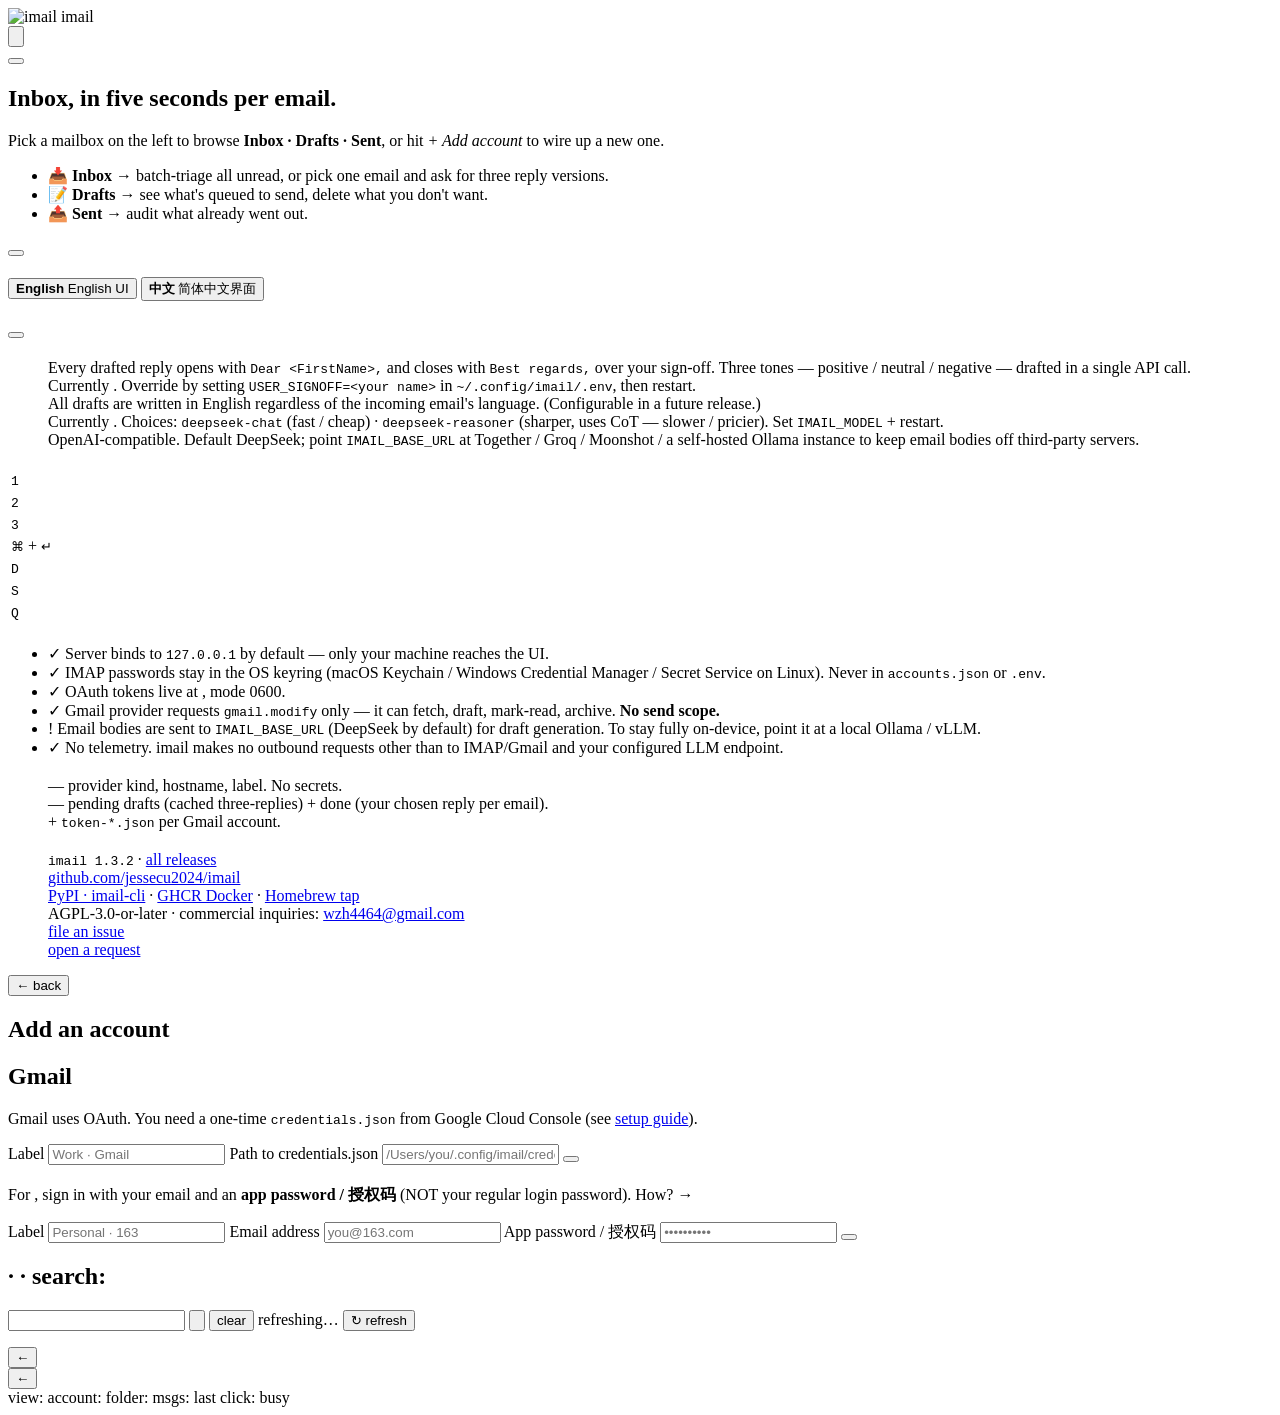
==== src/imail/static/index.html @ 0caaa638 "ui+imap: red unread badge, read-on-open, per-row star+delete Three asks the user filed after the new" ====
<!DOCTYPE html>
<html lang="en">
<head>
  <meta charset="UTF-8" />
  <meta name="viewport" content="width=device-width, initial-scale=1.0" />
  <title>imail</title>
  <link rel="icon" type="image/svg+xml" href="/static/icon.svg" />
  <link rel="stylesheet" href="/static/style.css" />
  <script defer src="https://unpkg.com/alpinejs@3.x.x/dist/cdn.min.js"></script>
</head>
<body x-data="app()" x-init="boot()" x-cloak>

  <!-- =================== TOP BAR =================== -->
  <header class="topbar">
    <div class="brand">
      <img class="logo" src="/static/icon.svg" alt="imail" width="28" height="28" />
      <span class="name">imail</span>
    </div>
    <div class="status">
      <template x-if="status.llm_configured">
        <span class="pill ok">DeepSeek · <span x-text="status.model"></span></span>
      </template>
      <template x-if="!status.llm_configured">
        <span class="pill warn">DEEPSEEK_API_KEY missing</span>
      </template>
      <button class="icon-btn" :class="{ active: view === 'settings' }" title="Settings"
              @click="view = view === 'settings' ? 'welcome' : 'settings'">
        <!-- Proper cog/gear: 8 teeth around a circle (Feather/Lucide style). -->
        <svg viewBox="0 0 24 24" fill="none" stroke="currentColor" stroke-width="1.7" stroke-linecap="round" stroke-linejoin="round" aria-hidden="true">
          <circle cx="12" cy="12" r="3"/>
          <path d="M19.4 15a1.65 1.65 0 0 0 .33 1.82l.06.06a2 2 0 0 1-2.83 2.83l-.06-.06a1.65 1.65 0 0 0-1.82-.33 1.65 1.65 0 0 0-1 1.51V21a2 2 0 0 1-4 0v-.09a1.65 1.65 0 0 0-1-1.51 1.65 1.65 0 0 0-1.82.33l-.06.06a2 2 0 0 1-2.83-2.83l.06-.06a1.65 1.65 0 0 0 .33-1.82 1.65 1.65 0 0 0-1.51-1H3a2 2 0 0 1 0-4h.09a1.65 1.65 0 0 0 1.51-1 1.65 1.65 0 0 0-.33-1.82l-.06-.06a2 2 0 0 1 2.83-2.83l.06.06a1.65 1.65 0 0 0 1.82.33h0a1.65 1.65 0 0 0 1-1.51V3a2 2 0 0 1 4 0v.09a1.65 1.65 0 0 0 1 1.51h0a1.65 1.65 0 0 0 1.82-.33l.06-.06a2 2 0 0 1 2.83 2.83l-.06.06a1.65 1.65 0 0 0-.33 1.82v0a1.65 1.65 0 0 0 1.51 1H21a2 2 0 0 1 0 4h-.09a1.65 1.65 0 0 0-1.51 1z"/>
        </svg>
      </button>
    </div>
  </header>

  <!-- ============ Setup banner: DEEPSEEK_API_KEY missing ============ -->
  <template x-if="status.ok && !status.llm_configured">
    <div class="setup-banner">
      <strong>⚠ DEEPSEEK_API_KEY is not set.</strong>
      The UI loads, but reply drafting will fail until you add a key.
      <ol>
        <li>Get one at <a href="https://platform.deepseek.com/api_keys" target="_blank" rel="noopener">platform.deepseek.com/api_keys</a> (free signup, then click <em>Create API key</em>).</li>
        <li>Set it: <code>export DEEPSEEK_API_KEY=sk-...</code> in your shell, or add it to <code>~/.config/imail/.env</code>.</li>
        <li>Restart <code>imail</code>.</li>
      </ol>
    </div>
  </template>

  <!-- =================== APP SHELL =================== -->
  <div class="app-shell">

    <!-- ============ SIDEBAR ============ -->
    <aside class="sidebar">
      <div class="sidebar-section">
        <div class="sidebar-header" x-text="t('accounts')"></div>

        <template x-for="acct in accounts" :key="acct.id">
          <div class="acct-block">
            <button
              class="acct-name"
              :class="{ active: selectedAccount && selectedAccount.id === acct.id }"
              @click="selectAccount(acct)"
            >
              <span class="kind-dot" :class="acct.kind"></span>
              <span class="label" x-text="acct.label || acct.username || acct.kind"></span>
              <span class="caret" x-text="expandedAccount === acct.id ? '▾' : '▸'"></span>
            </button>

            <div class="folders" x-show="expandedAccount === acct.id">
              <template x-for="f in folderList(acct)" :key="f.kind">
                <button
                  class="folder-link"
                  :class="{ active: selectedAccount && selectedAccount.id === acct.id && selectedFolder === f.kind }"
                  @click="openFolder(acct, f.kind)"
                >
                  <span class="folder-icon" x-html="folderIconSvg(f.kind)"></span>
                  <span class="name" x-text="f.label"></span>
                  <span class="count-badge" x-show="folderBadge(f.kind) > 0" x-text="folderBadge(f.kind)"></span>
                </button>
              </template>
            </div>
          </div>
        </template>

        <template x-if="accounts.length === 0">
          <p class="empty-hint">No accounts yet — add one below.</p>
        </template>
      </div>

      <div class="sidebar-footer">
        <button class="primary block" @click="view = 'add'; chosen = ''; resetForms()" x-text="t('add_account')"></button>
      </div>
    </aside>

    <!-- ============ MAIN PANE ============ -->
    <main class="main-pane">

      <!-- =============== WELCOME =============== -->
      <section x-show="view === 'welcome'" class="welcome">
        <div class="welcome-card">
          <h1>Inbox, in five seconds per email.</h1>
          <p>
            Pick a mailbox on the left to browse <strong>Inbox · Drafts · Sent</strong>,
            or hit <em>+ Add account</em> to wire up a new one.
          </p>
          <ul class="welcome-tips">
            <li>📥 <strong>Inbox</strong> → batch-triage all unread, or pick one email and ask for three reply versions.</li>
            <li>📝 <strong>Drafts</strong> → see what's queued to send, delete what you don't want.</li>
            <li>📤 <strong>Sent</strong> → audit what already went out.</li>
          </ul>
        </div>
      </section>

      <!-- =============== SETTINGS =============== -->
      <section x-show="view === 'settings'" class="settings">
        <button class="link-back" @click="view = accounts.length ? 'welcome' : 'add'" x-text="t('back')"></button>
        <h1 class="page-title" x-text="t('settings')"></h1>

        <nav class="settings-nav" aria-label="Settings sections">
          <a href="#language" x-text="t('set_language')"></a>
          <a href="#accounts" x-text="t('set_accounts')"></a>
          <a href="#replies" x-text="t('set_replies')"></a>
          <a href="#shortcuts" x-text="t('set_shortcuts')"></a>
          <a href="#privacy" x-text="t('set_privacy')"></a>
          <a href="#storage" x-text="t('set_storage')"></a>
          <a href="#about" x-text="t('set_about')"></a>
        </nav>

        <section class="settings-card" id="language">
          <h2 x-text="t('set_language')"></h2>
          <p class="muted card-lede" x-text="t('set_language_lede')"></p>
          <div class="lang-row">
            <button class="lang-btn" :class="{ active: lang === 'en' }" @click="setLang('en')">
              <strong>English</strong>
              <span class="muted small">English UI</span>
            </button>
            <button class="lang-btn" :class="{ active: lang === 'zh' }" @click="setLang('zh')">
              <strong>中文</strong>
              <span class="muted small">简体中文界面</span>
            </button>
          </div>
        </section>

        <section class="settings-card" id="accounts">
          <h2 x-text="t('set_accounts')"></h2>
          <p class="muted card-lede" x-text="t('set_accounts_lede')"></p>
          <template x-if="accounts.length === 0">
            <p class="muted">No accounts yet. Add one from the sidebar.</p>
          </template>
          <ul class="account-list">
            <template x-for="acct in accounts" :key="acct.id">
              <li class="account-row">
                <span class="kind-dot" :class="acct.kind"></span>
                <div class="account-meta">
                  <strong x-text="acct.label || acct.username || acct.kind"></strong>
                  <span class="muted small" x-text="acct.username || acct.imap_host || acct.kind"></span>
                </div>
                <span class="muted small" x-text="acct.kind === 'gmail' ? 'Gmail OAuth' : ((acct.imap_preset || 'imap') + ' · IMAP')"></span>
                <button class="danger" @click="removeAccount(acct.id)" x-text="t('remove')"></button>
              </li>
            </template>
          </ul>
          <button class="primary block-mini" @click="view = 'add'; chosen = ''; resetForms()" x-text="t('add_account')"></button>
        </section>

        <section class="settings-card" id="replies">
          <h2 x-text="t('set_replies')"></h2>
          <dl class="settings-list">
            <div>
              <dt x-text="t('row_format')"></dt>
              <dd>Every drafted reply opens with <code>Dear &lt;FirstName&gt;,</code> and closes with <code>Best regards,</code> over your sign-off. Three tones — positive / neutral / negative — drafted in a single API call.</dd>
            </div>
            <div>
              <dt x-text="t('row_signature')"></dt>
              <dd>Currently <code x-text="status.signoff || 'Jie Xu'"></code>. Override by setting <code>USER_SIGNOFF=&lt;your name&gt;</code> in <code>~/.config/imail/.env</code>, then restart.</dd>
            </div>
            <div>
              <dt x-text="t('row_language')"></dt>
              <dd>All drafts are written in English regardless of the incoming email's language. (Configurable in a future release.)</dd>
            </div>
            <div>
              <dt x-text="t('row_model')"></dt>
              <dd>
                Currently <code x-text="status.model || 'deepseek-chat'"></code>.
                <span class="muted small">Choices: <code>deepseek-chat</code> (fast / cheap) · <code>deepseek-reasoner</code> (sharper, uses CoT — slower / pricier). Set <code>IMAIL_MODEL</code> + restart.</span>
              </dd>
            </div>
            <div>
              <dt x-text="t('row_endpoint')"></dt>
              <dd>OpenAI-compatible. Default DeepSeek; point <code>IMAIL_BASE_URL</code> at Together / Groq / Moonshot / a self-hosted Ollama instance to keep email bodies off third-party servers.</dd>
            </div>
          </dl>
        </section>

        <section class="settings-card" id="shortcuts">
          <h2 x-text="t('set_shortcuts')"></h2>
          <p class="muted card-lede" x-text="t('set_shortcuts_lede')"></p>
          <table class="shortcut-table">
            <tbody>
              <tr><td><kbd>1</kbd></td><td x-text="t('sc_positive')"></td></tr>
              <tr><td><kbd>2</kbd></td><td x-text="t('sc_neutral')"></td></tr>
              <tr><td><kbd>3</kbd></td><td x-text="t('sc_negative')"></td></tr>
              <tr><td><kbd>⌘</kbd> + <kbd>↵</kbd></td><td x-text="t('sc_send')"></td></tr>
              <tr><td><kbd>D</kbd></td><td x-text="t('sc_draft')"></td></tr>
              <tr><td><kbd>S</kbd></td><td x-text="t('sc_skip')"></td></tr>
              <tr><td><kbd>Q</kbd></td><td x-text="t('sc_end')"></td></tr>
            </tbody>
          </table>
        </section>

        <section class="settings-card" id="privacy">
          <h2 x-text="t('set_privacy')"></h2>
          <ul class="check-list">
            <li><span class="ok">✓</span> Server binds to <code>127.0.0.1</code> by default — only your machine reaches the UI.</li>
            <li><span class="ok">✓</span> IMAP passwords stay in the OS keyring (macOS Keychain / Windows Credential Manager / Secret Service on Linux). Never in <code>accounts.json</code> or <code>.env</code>.</li>
            <li><span class="ok">✓</span> OAuth tokens live at <code x-text="(status.config_dir || '~/.config/imail') + '/token-*.json'"></code>, mode 0600.</li>
            <li><span class="ok">✓</span> Gmail provider requests <code>gmail.modify</code> only — it can fetch, draft, mark-read, archive. <strong>No send scope.</strong></li>
            <li><span class="warn">!</span> Email bodies are sent to <code>IMAIL_BASE_URL</code> (DeepSeek by default) for draft generation. To stay fully on-device, point it at a local Ollama / vLLM.</li>
            <li><span class="ok">✓</span> No telemetry. imail makes no outbound requests other than to IMAP/Gmail and your configured LLM endpoint.</li>
          </ul>
        </section>

        <section class="settings-card" id="storage">
          <h2 x-text="t('set_storage')"></h2>
          <p class="muted card-lede" x-text="t('set_storage_lede')"></p>
          <dl class="settings-list">
            <div>
              <dt x-text="t('row_config_dir')"></dt>
              <dd><code x-text="status.config_dir || '~/.config/imail'"></code></dd>
            </div>
            <div>
              <dt x-text="t('row_manifest')"></dt>
              <dd><code x-text="(status.config_dir || '~/.config/imail') + '/accounts.json'"></code> — provider kind, hostname, label. No secrets.</dd>
            </div>
            <div>
              <dt x-text="t('row_reply_store')"></dt>
              <dd><code x-text="(status.config_dir || '~/.config/imail') + '/replies-&lt;account-id&gt;.json'"></code> — pending drafts (cached three-replies) + done (your chosen reply per email).</dd>
            </div>
            <div>
              <dt x-text="t('row_gmail_creds')"></dt>
              <dd><code x-text="(status.config_dir || '~/.config/imail') + '/credentials.json'"></code> + <code>token-*.json</code> per Gmail account.</dd>
            </div>
          </dl>
        </section>

        <section class="settings-card" id="about">
          <h2 x-text="t('set_about')"></h2>
          <dl class="settings-list">
            <div><dt x-text="t('row_version')"></dt><dd><code>imail 1.3.2</code> · <a href="https://github.com/jessecu2024/imail/releases" target="_blank" rel="noopener">all releases</a></dd></div>
            <div><dt x-text="t('row_source')"></dt><dd><a href="https://github.com/jessecu2024/imail" target="_blank" rel="noopener">github.com/jessecu2024/imail</a></dd></div>
            <div><dt x-text="t('row_distribution')"></dt><dd><a href="https://pypi.org/project/imail-cli/" target="_blank" rel="noopener">PyPI · imail-cli</a> · <a href="https://github.com/jessecu2024/imail/pkgs/container/imail" target="_blank" rel="noopener">GHCR Docker</a> · <a href="https://github.com/jessecu2024/homebrew-tap" target="_blank" rel="noopener">Homebrew tap</a></dd></div>
            <div><dt x-text="t('row_license')"></dt><dd>AGPL-3.0-or-later · commercial inquiries: <a href="mailto:wzh4464@gmail.com">wzh4464@gmail.com</a></dd></div>
            <div><dt x-text="t('row_report_bug')"></dt><dd><a href="https://github.com/jessecu2024/imail/issues/new?template=bug_report.yml" target="_blank" rel="noopener">file an issue</a></dd></div>
            <div><dt x-text="t('row_request_feature')"></dt><dd><a href="https://github.com/jessecu2024/imail/issues/new?template=feature_request.yml" target="_blank" rel="noopener">open a request</a></dd></div>
          </dl>
        </section>
      </section>

      <!-- =============== ADD ACCOUNT =============== -->
      <section x-show="view === 'add'" class="add-account">
        <button class="link-back" @click="view = accounts.length ? 'welcome' : 'add'">← back</button>
        <h1 class="page-title">Add an account</h1>

        <div class="provider-row">
          <template x-for="p in providers" :key="p.id">
            <button class="provider-tile" :class="{ active: chosen === p.id }" @click="chosen = p.id">
              <div class="provider-icon" x-text="p.icon"></div>
              <div class="provider-name" x-text="p.name"></div>
              <div class="provider-tag" x-text="p.tag"></div>
            </button>
          </template>
        </div>

        <!-- Gmail form -->
        <section class="card" x-show="chosen === 'gmail'">
          <h2>Gmail</h2>
          <p class="muted">
            Gmail uses OAuth. You need a one-time <code>credentials.json</code> from
            Google Cloud Console (see
            <a href="https://github.com/jessecu2024/imail/blob/main/docs/gmail-setup.md" target="_blank">setup guide</a>).
          </p>
          <label>Label
            <input type="text" x-model="form.gmail.label" placeholder="Work · Gmail" />
          </label>
          <label>Path to credentials.json
            <input type="text" x-model="form.gmail.credentials_path"
                   placeholder="/Users/you/.config/imail/credentials.json" />
          </label>
          <button class="primary" @click="addGmail()" :disabled="busy">
            <span x-text="busy ? 'Adding…' : 'Add Gmail account'"></span>
          </button>
        </section>

        <!-- IMAP forms (presets + custom) -->
        <section class="card" x-show="['outlook','office365','163','126','qq','yahoo','icloud','custom'].includes(chosen)">
          <h2 x-text="`Add ${chosen === 'custom' ? 'custom IMAP' : chosen.toUpperCase()} account`"></h2>
          <p class="muted" x-show="chosen !== 'custom'">
            For <span x-text="chosen.toUpperCase()"></span>, sign in with your email
            and an <strong>app password / 授权码</strong> (NOT your regular login password).
            <a :href="appPasswordLink(chosen)" target="_blank" x-show="appPasswordLink(chosen)">How? →</a>
          </p>

          <label>Label
            <input type="text" x-model="form.imap.label" placeholder="Personal · 163" />
          </label>
          <label>Email address
            <input type="email" x-model="form.imap.username" placeholder="you@163.com" />
          </label>
          <label>App password / 授权码
            <input type="password" x-model="form.imap.password" placeholder="••••••••••" />
          </label>

          <template x-if="chosen === 'custom'">
            <div class="custom-host">
              <label>IMAP host
                <input type="text" x-model="form.imap.host" placeholder="imap.example.com" />
              </label>
              <label>Port
                <input type="number" x-model.number="form.imap.port" placeholder="993" />
              </label>
            </div>
          </template>

          <button class="primary" @click="addImap()" :disabled="busy">
            <span x-text="busy ? 'Adding…' : 'Add account'"></span>
          </button>

          <p class="error" x-show="error" x-text="error"></p>
        </section>
      </section>

      <!-- =============== FOLDER (message list) =============== -->
      <section x-show="view === 'folder'" class="folder-view">
        <header class="pane-header">
          <h1>
            <span x-text="selectedAccount && selectedAccount.label"></span>
            <span class="muted">·</span>
            <span x-text="folderTitle(selectedFolder)"></span>
            <span class="muted" x-show="searchActive">· search:</span>
            <code class="search-q" x-show="searchActive" x-text="searchQuery"></code>
          </h1>
          <div class="header-actions">
            <input
              type="search"
              class="search-input"
              :placeholder="t('search_placeholder')"
              x-model="searchQuery"
              @keydown.enter="runSearch()"
              @keydown.escape="clearSearch()"
            />
            <button class="icon-btn search-btn" @click="runSearch()" :disabled="busy" title="Search">
              <svg viewBox="0 0 20 20" fill="none" stroke="currentColor" stroke-width="1.8" stroke-linecap="round" stroke-linejoin="round" aria-hidden="true">
                <circle cx="9" cy="9" r="5.5"/>
                <path d="M13.5 13.5l4 4"/>
              </svg>
            </button>
            <button class="link" x-show="searchActive" @click="clearSearch()">clear</button>
            <span class="syncing-pill" x-show="syncing" x-cloak>
              <span class="dot"></span> refreshing…
            </span>
            <button class="link" @click="refreshFolder()" :disabled="busy">↻ refresh</button>
            <template x-if="selectedFolder === 'inbox' && messageList.length > 0">
              <button class="primary" @click="batchTriage()" :disabled="busy">
                ▸ Triage all unread
              </button>
            </template>
          </div>
        </header>

        <template x-if="busy && messageList.length === 0">
          <div class="loading"><div class="spinner"></div><p>Loading messages…</p></div>
        </template>

        <template x-if="!busy && messageList.length === 0">
          <p class="muted center">No messages in this folder.</p>
        </template>

        <ul class="message-list">
          <template x-for="m in messageList" :key="m.id">
            <li>
              <button class="message-row" :class="{ unread: m.unread, replied: m.replied, flagged: m.flagged }" @click="openMessage(m)">
                <span class="avatar" :style="`background:${senderColor(m.sender)}`" x-text="senderInitial(m.sender)"></span>
                <div class="row-body">
                  <div class="row-top">
                    <span class="from" x-text="m.sender"></span>
                    <span class="date" x-text="shortDate(m.date)"></span>
                  </div>
                  <div class="row-subject">
                    <span x-show="m.replied" class="replied-badge" x-text="t('replied')"></span>
                    <span x-text="m.subject"></span>
                  </div>
                </div>
                <span class="row-actions">
                  <span
                    class="row-flag"
                    :class="{ on: m.flagged }"
                    role="button"
                    :title="m.flagged ? 'Unflag' : 'Flag'"
                    @click.stop="toggleFlag(m)"
                    @keydown.enter.stop.prevent="toggleFlag(m)"
                    @keydown.space.stop.prevent="toggleFlag(m)"
                    tabindex="0"
                  >
                    <svg viewBox="0 0 20 20" fill="currentColor" aria-hidden="true">
                      <path d="M10 1.6l2.6 5.3 5.9.85-4.25 4.15 1 5.85L10 14.97l-5.25 2.78 1-5.85L1.5 7.75l5.9-.85L10 1.6z"/>
                    </svg>
                  </span>
                  <span
                    class="row-delete"
                    role="button"
                    :title="rowDeleteTitle(m)"
                    @click.stop="deleteFromList(m)"
                    @keydown.enter.stop.prevent="deleteFromList(m)"
                    @keydown.space.stop.prevent="deleteFromList(m)"
                    tabindex="0"
                  >×</span>
                </span>
              </button>
            </li>
          </template>
        </ul>
      </section>

      <!-- =============== MESSAGE (single) =============== -->
      <section x-show="view === 'message'" class="message-view">
        <header class="pane-header">
          <button class="link-back" @click="backToFolder()">← <span x-text="folderTitle(selectedFolder)"></span></button>
        </header>

        <template x-if="selectedMessage">
          <article class="email-card">
            <button
              class="card-delete"
              :title="cardDeleteTitle()"
              @click="deleteCurrent()"
              :disabled="busy"
            >×</button>
            <div class="email-header">
              <div class="email-from">
                <span class="muted">From</span>
                <strong x-text="selectedMessage.sender"></strong>
              </div>
              <div class="email-from">
                <span class="muted">Date</span>
                <span x-text="longDate(selectedMessage.date)"></span>
              </div>
              <div class="email-subject" x-text="selectedMessage.subject"></div>
            </div>
            <pre class="email-body full"
                 x-show="selectedFolder !== 'drafts'"
                 x-text="selectedMessage.body || '(empty body)'"></pre>
          </article>
        </template>

        <!-- For a locally-cached Sent row (a reply imail saved), surface the
             original incoming email below the reply so the user can see
             which message this reply was answering. -->
        <template x-if="selectedMessage && selectedFolder === 'sent' && selectedMessage.in_reply_to">
          <article class="in-reply-to-card">
            <header class="in-reply-header">
              <span class="muted small" x-text="t('replying_to') || 'In reply to'"></span>
            </header>
            <div class="in-reply-meta">
              <div><span class="muted" x-text="t('from')"></span> <strong x-text="selectedMessage.in_reply_to.sender"></strong></div>
              <div><span class="muted" x-text="t('date')"></span> <span x-text="longDate(selectedMessage.in_reply_to.date)"></span></div>
              <div class="in-reply-subject" x-text="selectedMessage.in_reply_to.subject"></div>
            </div>
            <pre class="email-body in-reply-body" x-text="selectedMessage.in_reply_to.body || '(original body was not saved)'"></pre>
          </article>
        </template>

        <template x-if="selectedMessage && selectedFolder === 'drafts'">
          <div class="draft-editor">
            <div class="chosen-card">
              <div class="chosen-header">
                <span class="chosen-tone">EDITING DRAFT</span>
                <button class="send-btn" @click="sendDraftBody()" :disabled="busy || !draftBody">
                  📤 Send <kbd class="dim">⌘↵</kbd>
                </button>
              </div>
              <textarea
                class="edit-area"
                x-model="draftBody"
                rows="12"
                @keydown.meta.enter="sendDraftBody()"
                @keydown.ctrl.enter="sendDraftBody()"
              ></textarea>
            </div>
            <div class="secondary-row">
              <button class="link" @click="saveDraftEdits()" :disabled="busy || !draftBody">
                💾 Save changes
              </button>
              <span class="sep">·</span>
              <button class="link" @click="deleteDraft()" :disabled="busy">
                🗑 Delete draft
              </button>
            </div>
          </div>
        </template>

        <template x-if="selectedMessage && selectedFolder === 'junk'">
          <div class="message-actions">
            <button class="primary" @click="restoreFromJunk()" :disabled="busy">
              📥 Move to Inbox (not spam)
            </button>
            <button class="danger" @click="deleteJunk()" :disabled="busy">
              🗑 Delete permanently
            </button>
          </div>
        </template>

      </section>

      <!-- =============== TRIAGE (batch or single) =============== -->
      <section x-show="view === 'triage'" class="triage-view">

        <header class="pane-header">
          <button class="link-back" @click="endTriage()">← <span x-text="folderTitle('inbox')"></span></button>
          <div class="triage-meta">
            <template x-if="triage.mode === 'batch'">
              <span x-text="`${triage.processed + 1} of ${triage.processed + triage.remaining + 1}`"></span>
            </template>
            <template x-if="triage.mode === 'single'">
              <span x-text="t('single_email_reply')"></span>
            </template>
          </div>
        </header>

        <!-- Empty-inbox state -->
        <template x-if="triage.done">
          <div class="empty">
            <div class="emoji">✨</div>
            <h1 x-text="triage.mode === 'single' ? 'Done with this one.' : 'Inbox zero'"></h1>
            <p>Back to your folders.</p>
            <button class="primary" @click="endTriage()">Done</button>
          </div>
        </template>

        <!-- ALREADY-REPLIED branch: replies trio is null; show the saved one. -->
        <template x-if="!triage.done && triage.current && triage.current.alreadyReplied">
          <div>
            <article class="email-card">
              <button
                class="card-delete"
                title="Delete this email (removes from server + all devices)"
                @click="deleteCurrentInbox()"
                :disabled="busy"
              >×</button>
              <div class="email-header">
                <div class="email-from">
                  <span class="muted">From</span>
                  <strong x-text="triage.current.email.sender"></strong>
                  <span class="email-date" x-text="longDate(triage.current.email.date)"></span>
                </div>
                <div class="email-subject" x-text="triage.current.email.subject"></div>
              </div>
              <pre class="email-body" x-text="triage.current.email.body"></pre>
            </article>

            <div class="replied-banner">
              <span class="replied-icon">✓</span>
              <div>
                <strong x-text="t('already_replied')"></strong>
                <span class="muted">at <span x-text="longDate(triage.current.repliedAt)"></span></span>
                <p class="muted small">No new draft generated — tokens saved.</p>
              </div>
              <button class="link" @click="backToFolder()">← back</button>
            </div>

            <article class="saved-reply-card">
              <header class="saved-reply-header" x-text="t('your_saved_reply')"></header>
              <pre class="saved-reply-body" x-text="triage.current.chosenReply"></pre>
            </article>
          </div>
        </template>

        <template x-if="!triage.done && triage.current && !triage.current.alreadyReplied">
          <div>
            <article class="email-card">
              <button
                class="card-delete"
                title="Delete this email (removes from server + all devices)"
                @click="deleteCurrentInbox()"
                :disabled="busy"
              >×</button>
              <div class="email-header">
                <div class="email-from">
                  <span class="muted">From</span>
                  <strong x-text="triage.current.email.sender"></strong>
                  <span class="email-date" x-text="longDate(triage.current.email.date)"></span>
                </div>
                <div class="email-subject" x-text="triage.current.email.subject"></div>
              </div>
              <pre class="email-body" x-text="triage.current.email.body"></pre>
            </article>

            <!-- SPAM BANNER: classifier flagged this email as junk -->
            <div class="spam-banner" x-show="triage.current.replies.is_spam">
              <span class="spam-icon">🗑</span>
              <div>
                <strong x-text="t('looks_like_spam')"></strong>
                It's been moved to <em>Junk</em> automatically. No reply drafted.
              </div>
              <button class="link" @click="endTriage()">→ next</button>
            </div>

            <!-- STAGE 1: pick a tone (only when not spam) -->
            <div class="replies" x-show="!triage.chosen && !triage.current.replies.is_spam">
              <template x-for="tone in ['positive','neutral','negative']" :key="tone">
                <button class="reply-card" :class="tone" @click="pickTone(tone)" :disabled="busy">
                  <div class="reply-tone">
                    <span class="key" x-text="tone === 'positive' ? '1' : tone === 'neutral' ? '2' : '3'"></span>
                    <span class="label" x-text="t(tone)"></span>
                  </div>
                  <p class="reply-body" x-text="triage.current.replies[tone]"></p>
                </button>
              </template>
            </div>

            <footer class="triage-footer" x-show="!triage.chosen && !triage.current.replies.is_spam">
              <span class="hint">
                <kbd>1</kbd>/<kbd>2</kbd>/<kbd>3</kbd> <span x-text="t('pick_a_tone')"></span> &nbsp;·&nbsp;
                <kbd>S</kbd> <span x-text="t('skip')"></span> &nbsp;·&nbsp;
                <kbd>Q</kbd> <span x-text="t('end')"></span>
              </span>
              <template x-if="triage.mode === 'batch'">
                <button class="link" @click="skip()" :disabled="busy" x-text="t('skip')"></button>
              </template>
            </footer>

            <!-- STAGE 2: editable preview with one Send button -->
            <div class="confirm-view" x-show="triage.chosen">
              <div class="chosen-card" :class="triage.chosen">
                <div class="chosen-header">
                  <span class="chosen-tone" x-text="`YOU PICKED · ${triage.chosen ? triage.chosen.toUpperCase() : ''}`"></span>
                  <button class="send-btn" @click="sendNow()" :disabled="busy || !triage.editedBody">
                    📤 Send <kbd class="dim">⌘↵</kbd>
                  </button>
                </div>
                <textarea
                  class="edit-area"
                  x-model="triage.editedBody"
                  rows="10"
                  placeholder="Edit if you want, or click Send to send as-is."
                ></textarea>
              </div>

              <div class="secondary-row">
                <button class="link" @click="backToPicker()" :disabled="busy" x-text="t('pick_another_tone')"></button>
                <span class="sep">·</span>
                <button class="link" @click="saveDraftOnly()" :disabled="busy">
                  📝 Save as draft only · <kbd>D</kbd>
                </button>
              </div>
            </div>

            <p class="status-line" x-text="message" x-show="message"></p>
          </div>
        </template>

        <!-- Loading the next email -->
        <template x-if="!triage.done && !triage.current">
          <div class="loading"><div class="spinner"></div><p x-text="t('drafting')"></p></div>
        </template>
      </section>

    </main>
  </div>

  <!-- Debug bar: visible status, no DevTools needed. -->
  <footer class="debug-bar">
    <span>view: <code x-text="view"></code></span>
    <span>account: <code x-text="selectedAccount ? selectedAccount.label : '—'"></code></span>
    <span>folder: <code x-text="selectedFolder || '—'"></code></span>
    <span>msgs: <code x-text="messageList.length"></code></span>
    <span>last click: <code x-text="debug.lastClick || '—'"></code></span>
    <span x-show="busy" class="busy-pill">busy</span>
    <span x-show="message" class="msg-pill" x-text="message"></span>
  </footer>

  <script src="/static/app.js"></script>
</body>
</html>
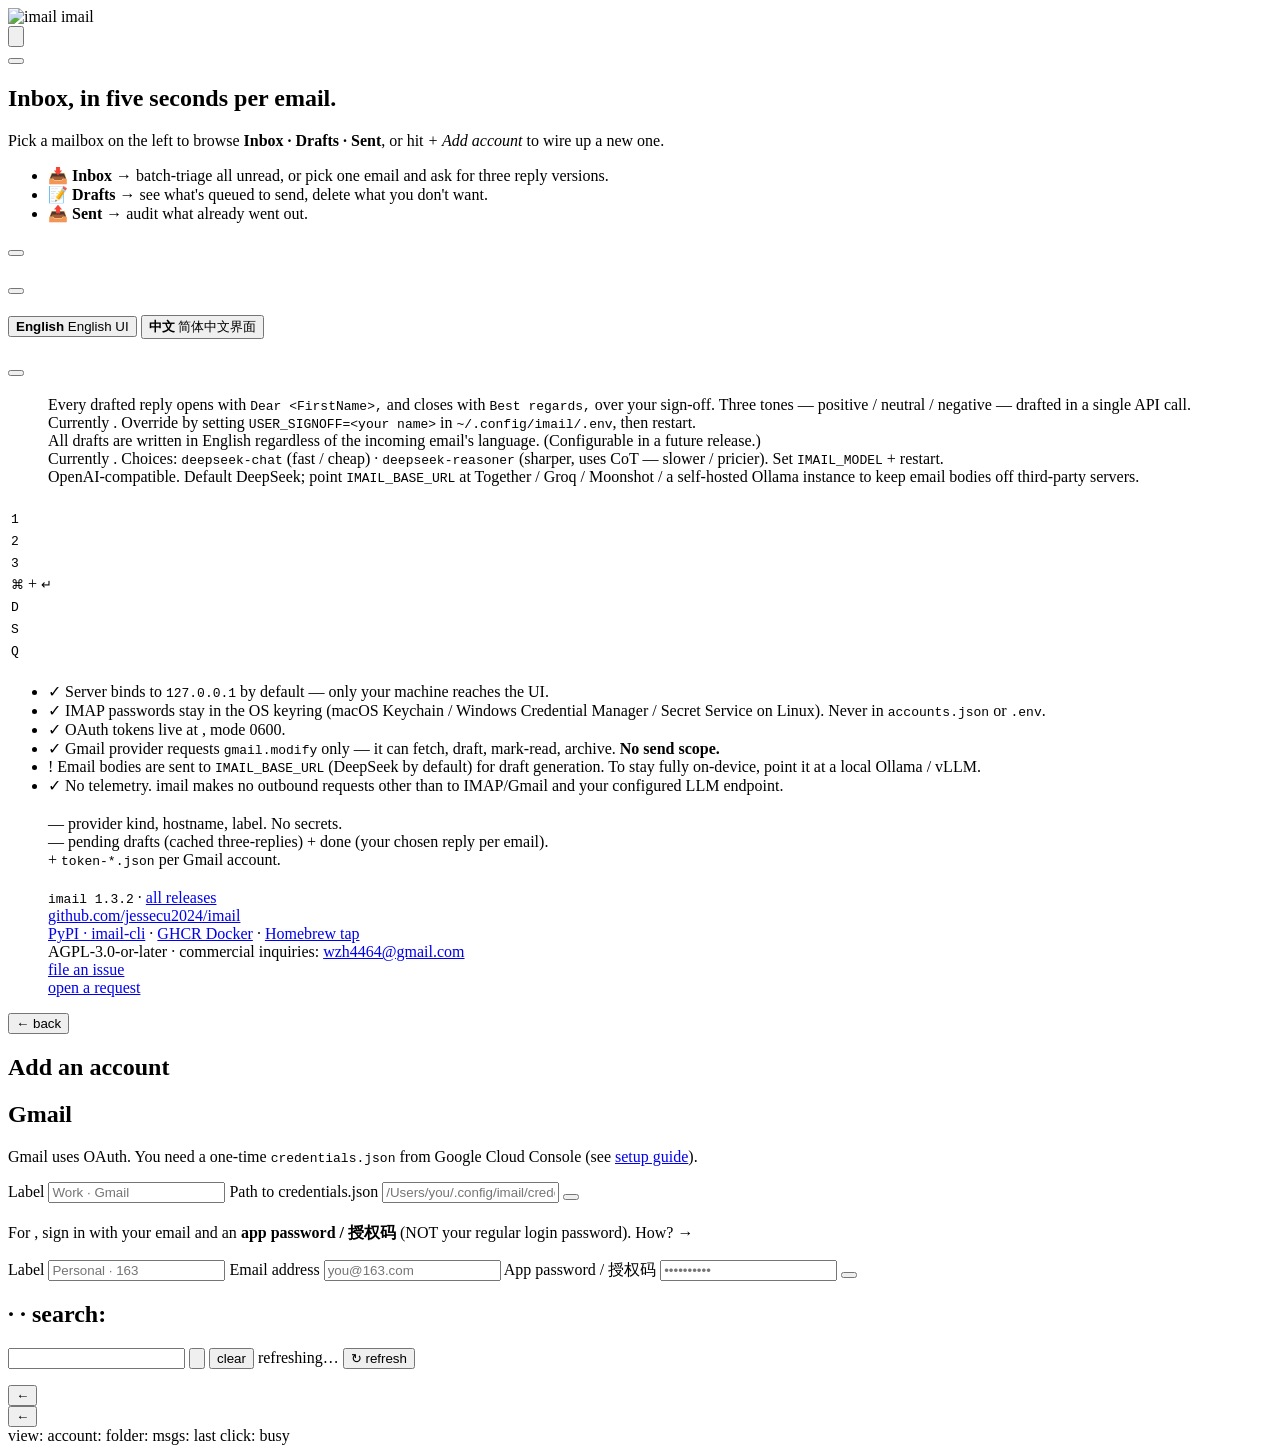
==== commit c7c0deac: "feat(compose): real Reply / Reply all / Forward; fix ruff format CI Two things in one push.  1. Repl" ====
--- a/src/imail/static/index.html
+++ b/src/imail/static/index.html
@@ -71,6 +71,7 @@
               <template x-for="f in folderList(acct)" :key="f.kind">
                 <button
                   class="folder-link"
+                  :data-kind="f.kind"
                   :class="{ active: selectedAccount && selectedAccount.id === acct.id && selectedFolder === f.kind }"
                   @click="openFolder(acct, f.kind)"
                 >
@@ -113,6 +114,35 @@
       </section>
 
       <!-- =============== SETTINGS =============== -->
+      <!-- =============== COMPOSE (Reply / Reply all / Forward) =============== -->
+      <section x-show="view === 'compose'" class="compose">
+        <button class="link-back" @click="composeCancel()" x-text="t('back')"></button>
+        <h1 class="page-title" x-text="compose && compose.mode === 'forward' ? t('forward') : (compose && compose.mode === 'reply_all' ? t('reply_all') : t('reply'))"></h1>
+
+        <template x-if="compose">
+          <div class="compose-form">
+            <label class="compose-row">
+              <span class="compose-label" x-text="t('compose_to')"></span>
+              <input type="email" x-model="compose.to" placeholder="name@example.com" autofocus />
+            </label>
+            <label class="compose-row">
+              <span class="compose-label" x-text="t('compose_subject')"></span>
+              <input type="text" x-model="compose.subject" />
+            </label>
+            <label class="compose-row compose-body">
+              <span class="compose-label" x-text="t('compose_body')"></span>
+              <textarea x-model="compose.body" rows="16" @keydown.meta.enter="composeSend()" @keydown.ctrl.enter="composeSend()"></textarea>
+            </label>
+            <div class="compose-actions">
+              <button class="primary" @click="composeSend()" :disabled="compose.sending || !compose.to || !compose.body">
+                📤 <span x-text="t('compose_send')"></span> <kbd class="dim">⌘↵</kbd>
+              </button>
+              <button class="link" @click="composeCancel()" :disabled="compose.sending" x-text="t('compose_cancel')"></button>
+            </div>
+          </div>
+        </template>
+      </section>
+
       <section x-show="view === 'settings'" class="settings">
         <button class="link-back" @click="view = accounts.length ? 'welcome' : 'add'" x-text="t('back')"></button>
         <h1 class="page-title" x-text="t('settings')"></h1>
@@ -383,7 +413,9 @@
                 <span class="avatar" :style="`background:${senderColor(m.sender)}`" x-text="senderInitial(m.sender)"></span>
                 <div class="row-body">
                   <div class="row-top">
-                    <span class="from" x-text="m.sender"></span>
+                    <span class="from">
+                      <span x-show="isSentContext(m)" class="from-prefix">→&nbsp;</span><span x-text="m.sender"></span>
+                    </span>
                     <span class="date" x-text="shortDate(m.date)"></span>
                   </div>
                   <div class="row-subject">
@@ -396,14 +428,16 @@
                     class="row-flag"
                     :class="{ on: m.flagged }"
                     role="button"
-                    :title="m.flagged ? 'Unflag' : 'Flag'"
+                    :title="m.flagged ? t('unflag') : t('flag')"
                     @click.stop="toggleFlag(m)"
                     @keydown.enter.stop.prevent="toggleFlag(m)"
                     @keydown.space.stop.prevent="toggleFlag(m)"
                     tabindex="0"
                   >
-                    <svg viewBox="0 0 20 20" fill="currentColor" aria-hidden="true">
-                      <path d="M10 1.6l2.6 5.3 5.9.85-4.25 4.15 1 5.85L10 14.97l-5.25 2.78 1-5.85L1.5 7.75l5.9-.85L10 1.6z"/>
+                    <!-- Red flag, Apple Mail / Outlook style. -->
+                    <svg viewBox="0 0 24 24" fill="none" stroke="currentColor" stroke-width="2" stroke-linecap="round" stroke-linejoin="round" aria-hidden="true">
+                      <path d="M5 22V4" />
+                      <path d="M5 4h11l-2 4 2 4H5" :fill="m.flagged ? 'currentColor' : 'none'" />
                     </svg>
                   </span>
                   <span
@@ -414,7 +448,15 @@
                     @keydown.enter.stop.prevent="deleteFromList(m)"
                     @keydown.space.stop.prevent="deleteFromList(m)"
                     tabindex="0"
-                  >×</span>
+                  >
+                    <!-- Trash bin icon (Heroicons/Lucide stroke style). -->
+                    <svg viewBox="0 0 24 24" fill="none" stroke="currentColor" stroke-width="2" stroke-linecap="round" stroke-linejoin="round" aria-hidden="true">
+                      <path d="M3 6h18" />
+                      <path d="M8 6V4a1 1 0 011-1h6a1 1 0 011 1v2" />
+                      <path d="M5 6l1 14a2 2 0 002 2h8a2 2 0 002-2l1-14" />
+                      <path d="M10 11v6M14 11v6" />
+                    </svg>
+                  </span>
                 </span>
               </button>
             </li>
@@ -426,6 +468,35 @@
       <section x-show="view === 'message'" class="message-view">
         <header class="pane-header">
           <button class="link-back" @click="backToFolder()">← <span x-text="folderTitle(selectedFolder)"></span></button>
+          <!-- Action toolbar: standard email-app shape (Reply / Reply all /
+               Forward / Flag / Delete). Reply / Reply all / Forward are
+               placeholders today — they show a "Coming soon" toast. Flag
+               and Delete are wired to existing handlers. -->
+          <template x-if="selectedMessage">
+            <div class="action-toolbar">
+              <button class="toolbar-btn" :title="t('reply')" @click="composeReply('reply')">
+                <svg viewBox="0 0 24 24" fill="none" stroke="currentColor" stroke-width="1.8" stroke-linecap="round" stroke-linejoin="round"><path d="M9 14L4 9l5-5"/><path d="M4 9h11a5 5 0 015 5v3"/></svg>
+                <span x-text="t('reply')"></span>
+              </button>
+              <button class="toolbar-btn" :title="t('reply_all')" @click="composeReply('reply_all')">
+                <svg viewBox="0 0 24 24" fill="none" stroke="currentColor" stroke-width="1.8" stroke-linecap="round" stroke-linejoin="round"><path d="M7 14L2 9l5-5"/><path d="M12 14L7 9l5-5"/><path d="M7 9h9a5 5 0 015 5v3"/></svg>
+                <span x-text="t('reply_all')"></span>
+              </button>
+              <button class="toolbar-btn" :title="t('forward')" @click="composeReply('forward')">
+                <svg viewBox="0 0 24 24" fill="none" stroke="currentColor" stroke-width="1.8" stroke-linecap="round" stroke-linejoin="round"><path d="M15 14l5-5-5-5"/><path d="M20 9H9a5 5 0 00-5 5v3"/></svg>
+                <span x-text="t('forward')"></span>
+              </button>
+              <span class="toolbar-sep"></span>
+              <button class="toolbar-btn" :class="{ on: selectedMessage.flagged }" :title="selectedMessage.flagged ? t('unflag') : t('flag')" @click="toggleFlagSelected()">
+                <svg viewBox="0 0 24 24" fill="none" stroke="currentColor" stroke-width="1.8" stroke-linecap="round" stroke-linejoin="round"><path d="M5 22V4"/><path d="M5 4h11l-2 4 2 4H5" :fill="selectedMessage.flagged ? 'currentColor' : 'none'"/></svg>
+                <span x-text="t('flag')"></span>
+              </button>
+              <button class="toolbar-btn danger" :title="t('delete_word')" @click="deleteCurrent()">
+                <svg viewBox="0 0 24 24" fill="none" stroke="currentColor" stroke-width="1.8" stroke-linecap="round" stroke-linejoin="round"><path d="M3 6h18"/><path d="M8 6V4a1 1 0 011-1h6a1 1 0 011 1v2"/><path d="M5 6l1 14a2 2 0 002 2h8a2 2 0 002-2l1-14"/><path d="M10 11v6M14 11v6"/></svg>
+                <span x-text="t('delete_word')"></span>
+              </button>
+            </div>
+          </template>
         </header>
 
         <template x-if="selectedMessage">
@@ -517,6 +588,37 @@
 
         <header class="pane-header">
           <button class="link-back" @click="endTriage()">← <span x-text="folderTitle('inbox')"></span></button>
+          <!-- Same toolbar shape as the message-detail view: Reply / Reply
+               all / Forward / Flag / Delete. The Reply trio is conceptually
+               redundant in triage (the 3-tone picker IS reply), but
+               surfacing the buttons keeps the affordance consistent across
+               every email view in the app — they map to the existing
+               "coming soon" toast for now. -->
+          <template x-if="triage.current">
+            <div class="action-toolbar">
+              <button class="toolbar-btn" :title="t('reply')" @click="composeReply('reply')">
+                <svg viewBox="0 0 24 24" fill="none" stroke="currentColor" stroke-width="1.8" stroke-linecap="round" stroke-linejoin="round"><path d="M9 14L4 9l5-5"/><path d="M4 9h11a5 5 0 015 5v3"/></svg>
+                <span x-text="t('reply')"></span>
+              </button>
+              <button class="toolbar-btn" :title="t('reply_all')" @click="composeReply('reply_all')">
+                <svg viewBox="0 0 24 24" fill="none" stroke="currentColor" stroke-width="1.8" stroke-linecap="round" stroke-linejoin="round"><path d="M7 14L2 9l5-5"/><path d="M12 14L7 9l5-5"/><path d="M7 9h9a5 5 0 015 5v3"/></svg>
+                <span x-text="t('reply_all')"></span>
+              </button>
+              <button class="toolbar-btn" :title="t('forward')" @click="composeReply('forward')">
+                <svg viewBox="0 0 24 24" fill="none" stroke="currentColor" stroke-width="1.8" stroke-linecap="round" stroke-linejoin="round"><path d="M15 14l5-5-5-5"/><path d="M20 9H9a5 5 0 00-5 5v3"/></svg>
+                <span x-text="t('forward')"></span>
+              </button>
+              <span class="toolbar-sep"></span>
+              <button class="toolbar-btn" :class="{ on: triage.current.flagged }" :title="triage.current.flagged ? t('unflag') : t('flag')" @click="toggleFlagTriage()">
+                <svg viewBox="0 0 24 24" fill="none" stroke="currentColor" stroke-width="1.8" stroke-linecap="round" stroke-linejoin="round"><path d="M5 22V4"/><path d="M5 4h11l-2 4 2 4H5" :fill="triage.current.flagged ? 'currentColor' : 'none'"/></svg>
+                <span x-text="t('flag')"></span>
+              </button>
+              <button class="toolbar-btn danger" :title="t('delete_word')" @click="deleteCurrentInbox()">
+                <svg viewBox="0 0 24 24" fill="none" stroke="currentColor" stroke-width="1.8" stroke-linecap="round" stroke-linejoin="round"><path d="M3 6h18"/><path d="M8 6V4a1 1 0 011-1h6a1 1 0 011 1v2"/><path d="M5 6l1 14a2 2 0 002 2h8a2 2 0 002-2l1-14"/><path d="M10 11v6M14 11v6"/></svg>
+                <span x-text="t('delete_word')"></span>
+              </button>
+            </div>
+          </template>
           <div class="triage-meta">
             <template x-if="triage.mode === 'batch'">
               <span x-text="`${triage.processed + 1} of ${triage.processed + triage.remaining + 1}`"></span>
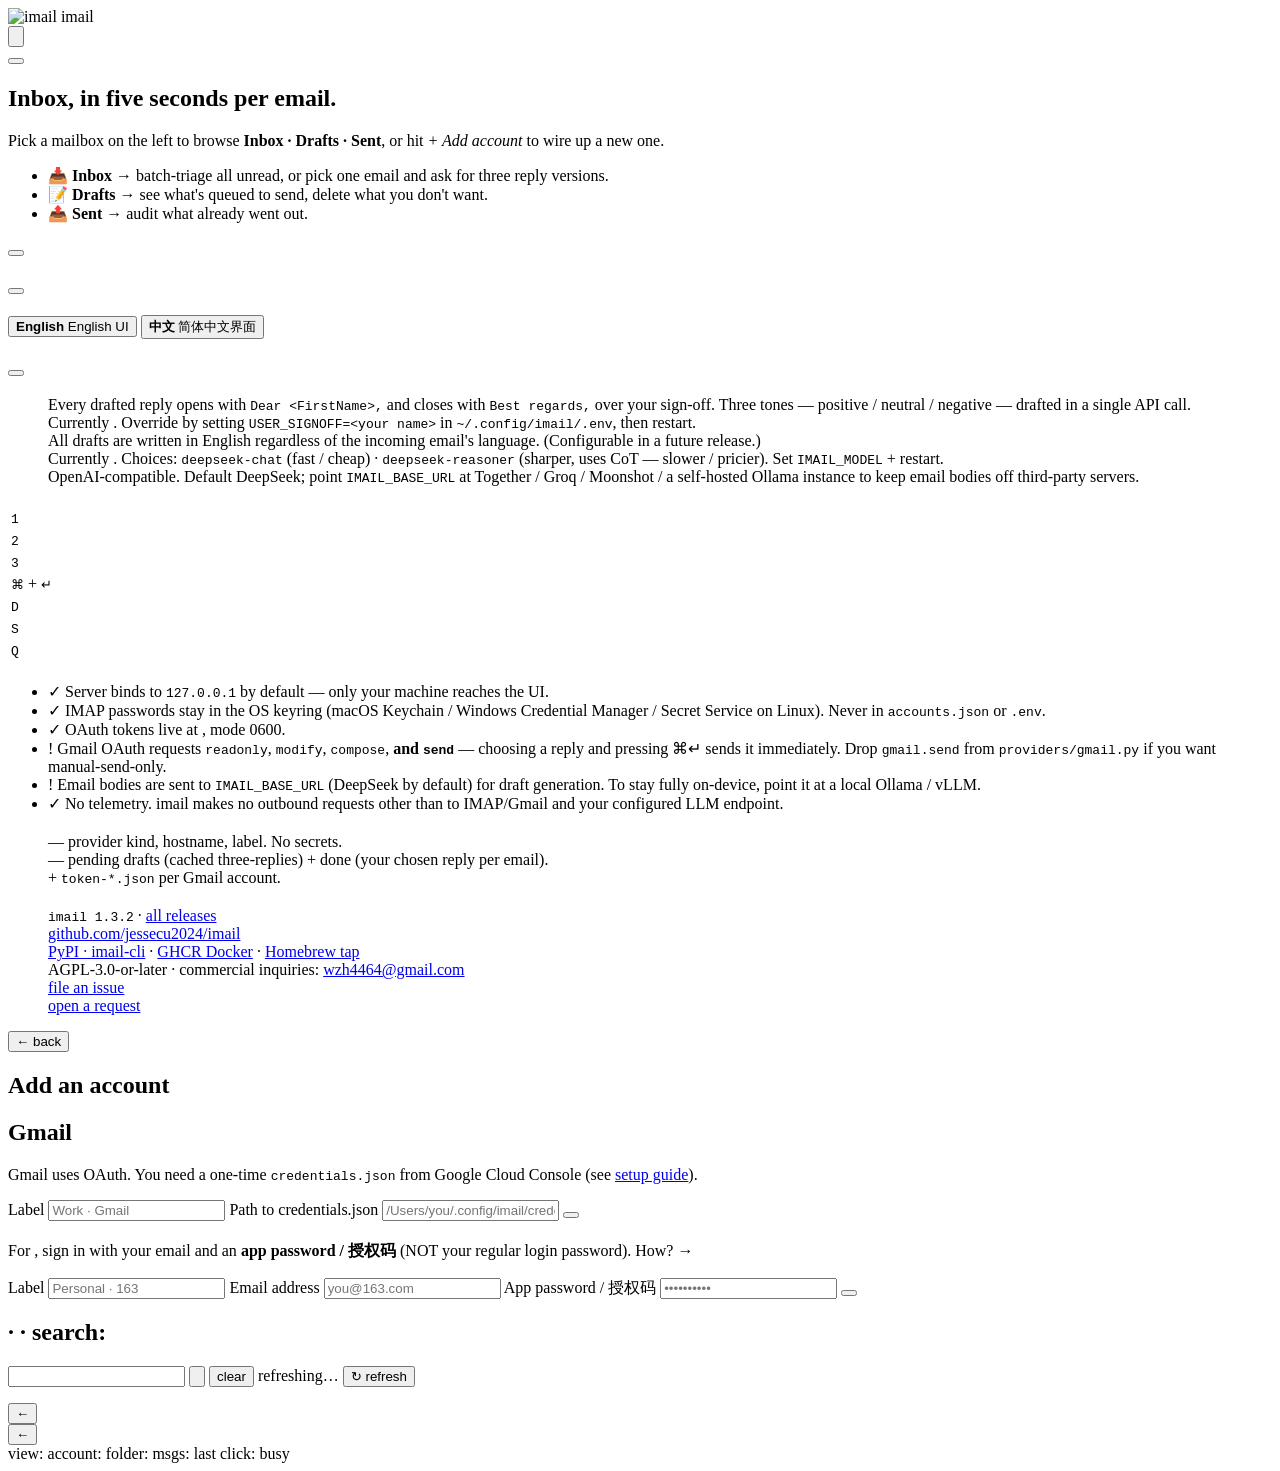
==== commit 4edb6d73: "docs: correct gmail OAuth scope claims to match what the code requests `src/imail/providers/gmail.py" ====
--- a/src/imail/static/index.html
+++ b/src/imail/static/index.html
@@ -245,7 +245,7 @@
             <li><span class="ok">✓</span> Server binds to <code>127.0.0.1</code> by default — only your machine reaches the UI.</li>
             <li><span class="ok">✓</span> IMAP passwords stay in the OS keyring (macOS Keychain / Windows Credential Manager / Secret Service on Linux). Never in <code>accounts.json</code> or <code>.env</code>.</li>
             <li><span class="ok">✓</span> OAuth tokens live at <code x-text="(status.config_dir || '~/.config/imail') + '/token-*.json'"></code>, mode 0600.</li>
-            <li><span class="ok">✓</span> Gmail provider requests <code>gmail.modify</code> only — it can fetch, draft, mark-read, archive. <strong>No send scope.</strong></li>
+            <li><span class="warn">!</span> Gmail OAuth requests <code>readonly</code>, <code>modify</code>, <code>compose</code>, <strong>and <code>send</code></strong> — choosing a reply and pressing ⌘↵ sends it immediately. Drop <code>gmail.send</code> from <code>providers/gmail.py</code> if you want manual-send-only.</li>
             <li><span class="warn">!</span> Email bodies are sent to <code>IMAIL_BASE_URL</code> (DeepSeek by default) for draft generation. To stay fully on-device, point it at a local Ollama / vLLM.</li>
             <li><span class="ok">✓</span> No telemetry. imail makes no outbound requests other than to IMAP/Gmail and your configured LLM endpoint.</li>
           </ul>
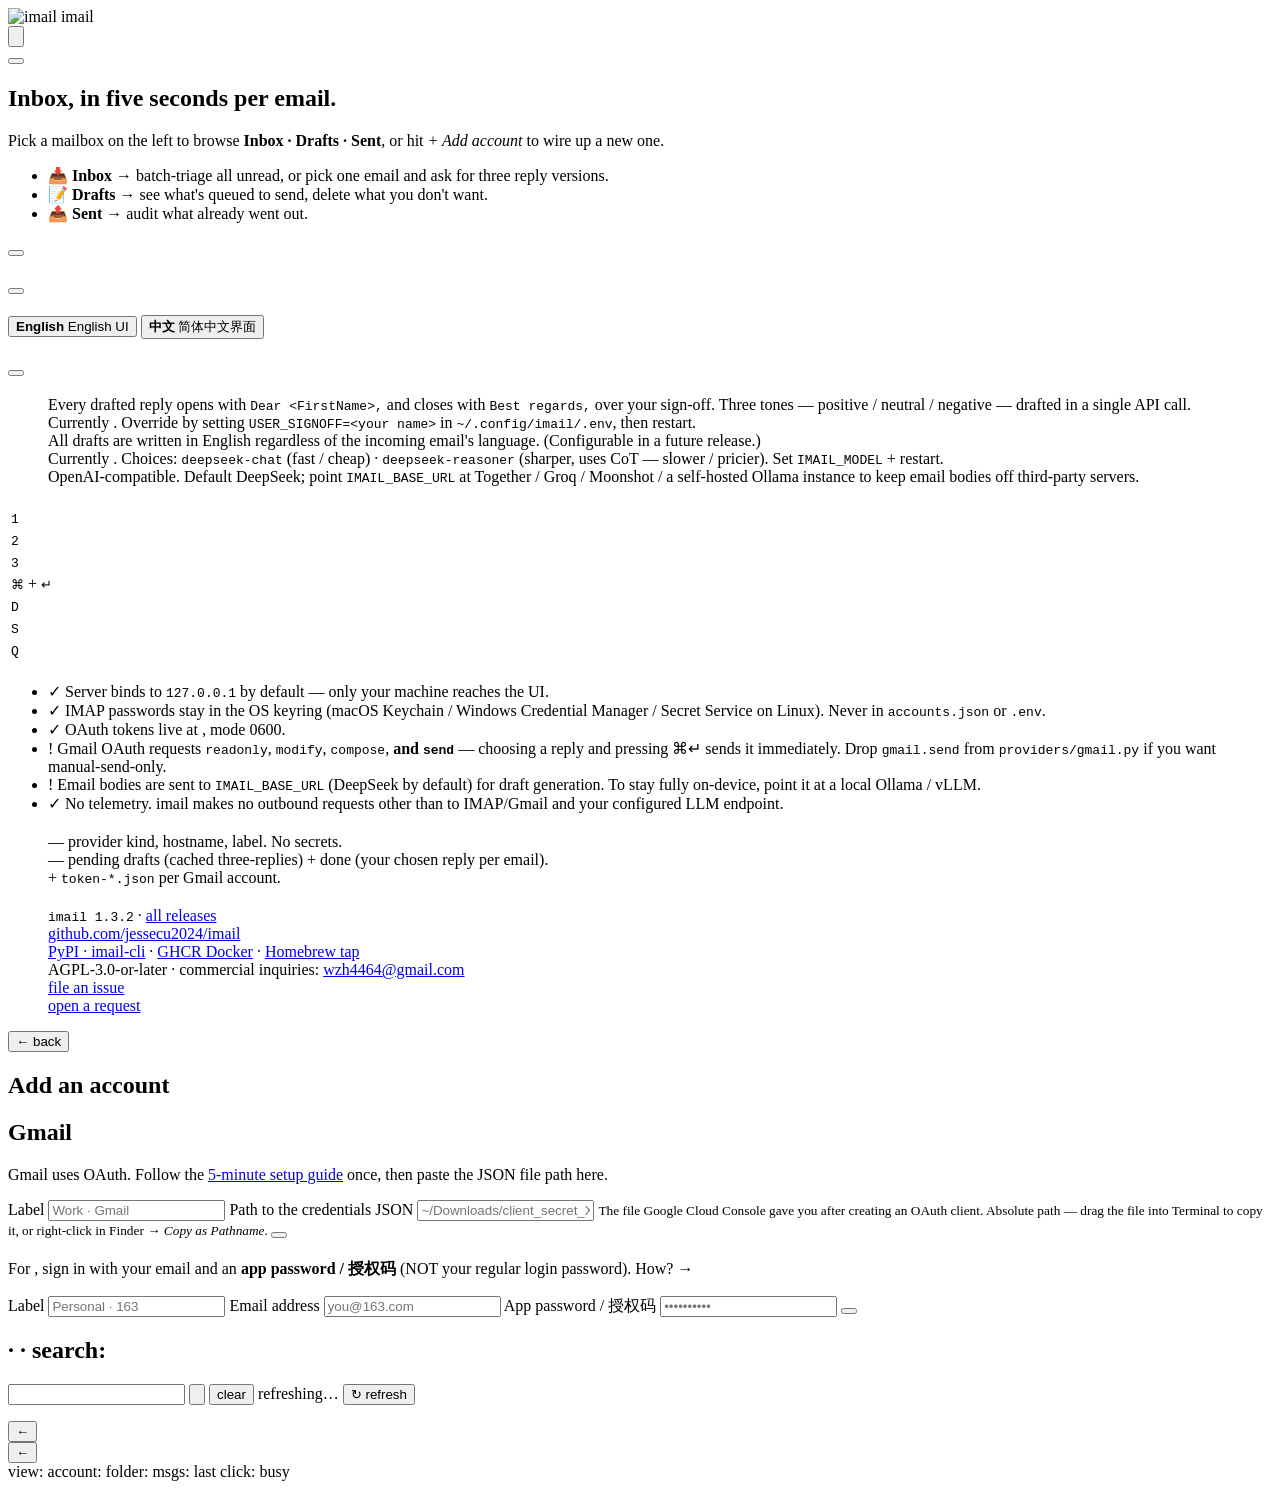
==== commit 2749dcfe: "docs+ui: simplify Gmail step 4 — paste path in UI, no terminal mv needed Previous step 4 + step 5 ma" ====
--- a/src/imail/static/index.html
+++ b/src/imail/static/index.html
@@ -306,16 +306,21 @@
         <section class="card" x-show="chosen === 'gmail'">
           <h2>Gmail</h2>
           <p class="muted">
-            Gmail uses OAuth. You need a one-time <code>credentials.json</code> from
-            Google Cloud Console (see
-            <a href="https://github.com/jessecu2024/imail/blob/main/docs/gmail-setup.md" target="_blank">setup guide</a>).
+            Gmail uses OAuth. Follow the
+            <a href="https://github.com/jessecu2024/imail/blob/main/docs/gmail-setup.md" target="_blank">5-minute setup guide</a>
+            once, then paste the JSON file path here.
           </p>
           <label>Label
             <input type="text" x-model="form.gmail.label" placeholder="Work · Gmail" />
           </label>
-          <label>Path to credentials.json
+          <label>Path to the credentials JSON
             <input type="text" x-model="form.gmail.credentials_path"
-                   placeholder="/Users/you/.config/imail/credentials.json" />
+                   placeholder="~/Downloads/client_secret_XXXX.json" />
+            <small class="muted">
+              The file Google Cloud Console gave you after creating an
+              OAuth client. Absolute path — drag the file into Terminal
+              to copy it, or right-click in Finder → <em>Copy as Pathname</em>.
+            </small>
           </label>
           <button class="primary" @click="addGmail()" :disabled="busy">
             <span x-text="busy ? 'Adding…' : 'Add Gmail account'"></span>
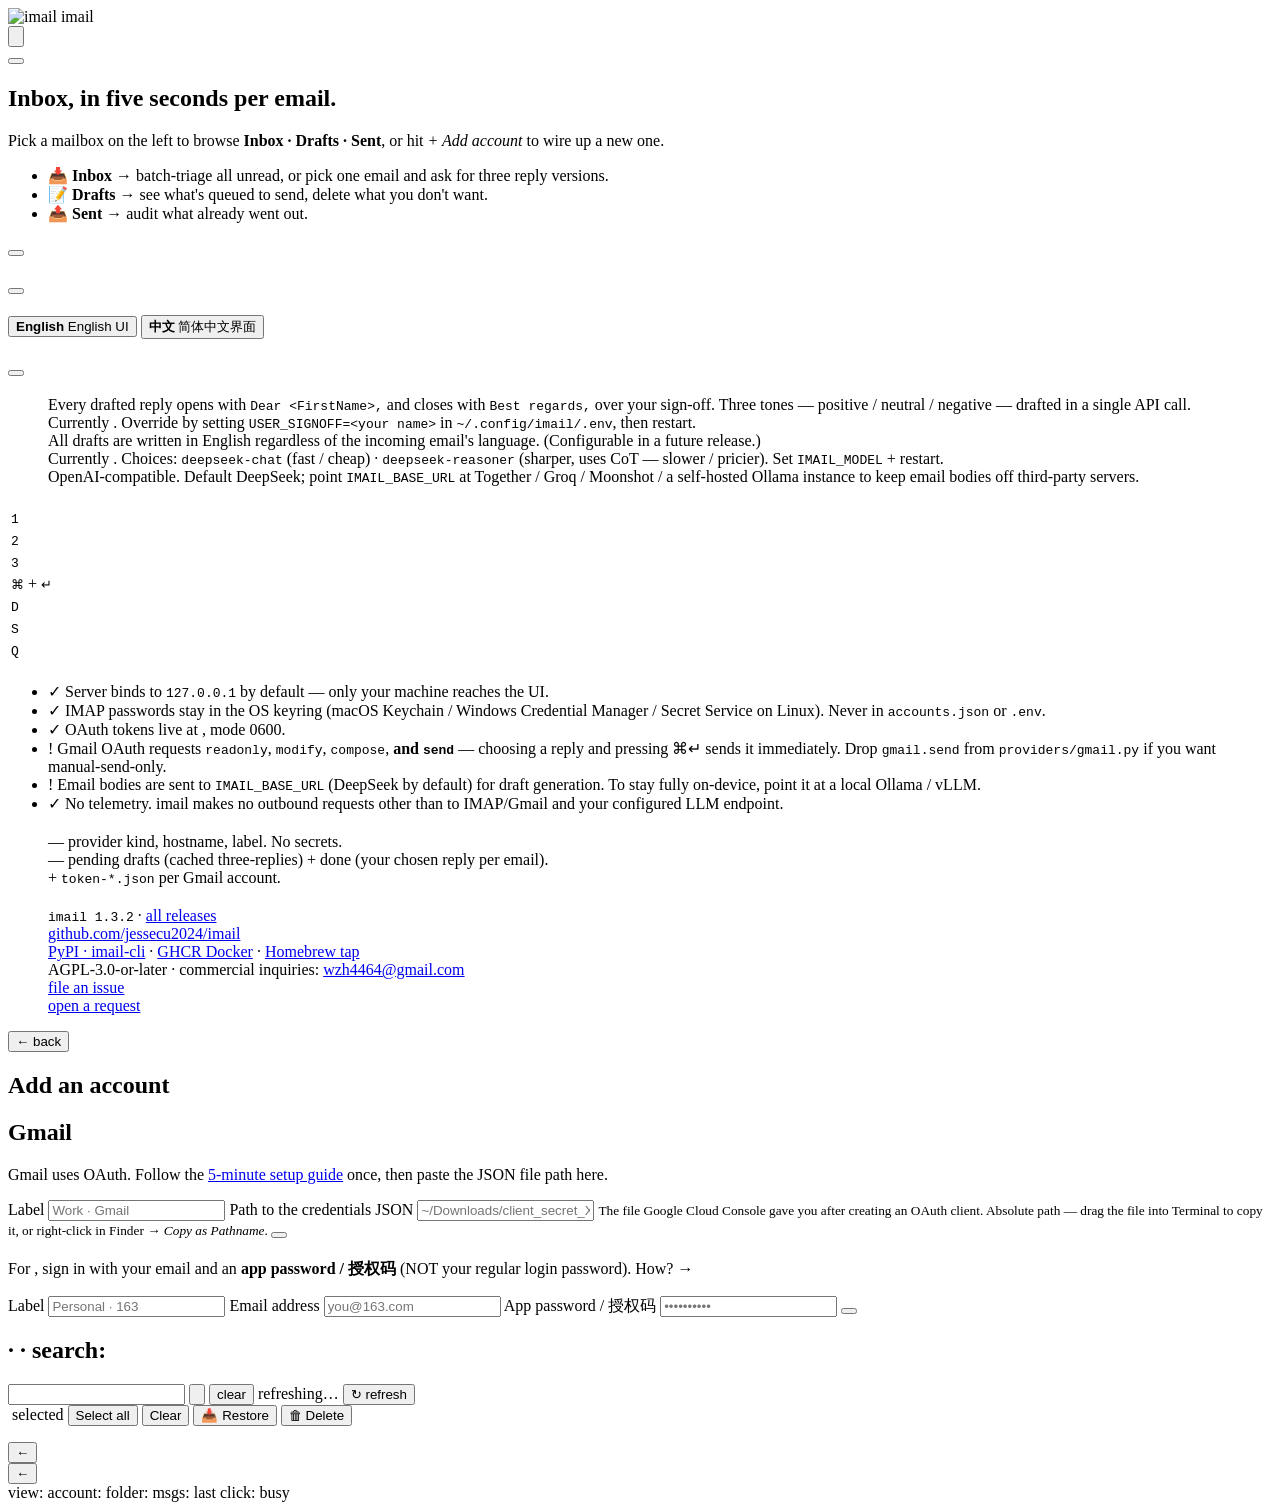
==== commit 3525d615: "release: 1.4.3 — spam reason transparency + Junk folder bulk ops Two related additions to make the s" ====
--- a/src/imail/static/index.html
+++ b/src/imail/static/index.html
@@ -400,8 +400,27 @@
                 ▸ Triage all unread
               </button>
             </template>
+            <template x-if="selectedFolder === 'junk' && messageList.length > 0">
+              <button class="danger" @click="emptyJunk()" :disabled="busy">
+                🗑 Empty Junk
+              </button>
+            </template>
           </div>
         </header>
+
+        <!-- Junk multi-select action bar (visible only when ≥1 row ticked) -->
+        <div class="bulk-bar" x-show="selectedFolder === 'junk' && junkSelectedCount > 0" x-cloak>
+          <span><strong x-text="junkSelectedCount"></strong>&nbsp;selected</span>
+          <span class="bulk-spacer"></span>
+          <button class="link" @click="selectAllJunk()" :disabled="busy">Select all</button>
+          <button class="link" @click="clearJunkSelection()" :disabled="busy">Clear</button>
+          <button class="primary" @click="bulkJunk('restore')" :disabled="busy">
+            📥 Restore <span x-text="junkSelectedCount"></span>
+          </button>
+          <button class="danger" @click="bulkJunk('delete')" :disabled="busy">
+            🗑 Delete <span x-text="junkSelectedCount"></span>
+          </button>
+        </div>
 
         <template x-if="busy && messageList.length === 0">
           <div class="loading"><div class="spinner"></div><p>Loading messages…</p></div>
@@ -414,6 +433,19 @@
         <ul class="message-list">
           <template x-for="m in messageList" :key="m.id">
             <li>
+              <!-- Junk-only multi-select checkbox. Stop click bubbling so
+                   tapping the box doesn't also open the message. -->
+              <span
+                x-show="selectedFolder === 'junk'"
+                class="junk-select"
+                role="checkbox"
+                :aria-checked="!!junkSelection[m.id]"
+                :class="{ on: junkSelection[m.id] }"
+                tabindex="0"
+                @click.stop="toggleJunkSelect(m.id)"
+                @keydown.enter.stop.prevent="toggleJunkSelect(m.id)"
+                @keydown.space.stop.prevent="toggleJunkSelect(m.id)"
+              ></span>
               <button class="message-row" :class="{ unread: m.unread, replied: m.replied, flagged: m.flagged }" @click="openMessage(m)">
                 <span class="avatar" :style="`background:${senderColor(m.sender)}`" x-text="senderInitial(m.sender)"></span>
                 <div class="row-body">
@@ -426,6 +458,13 @@
                   <div class="row-subject">
                     <span x-show="m.replied" class="replied-badge" x-text="t('replied')"></span>
                     <span x-text="m.subject"></span>
+                  </div>
+                  <!-- Junk-only: one-line reason the classifier gave. Empty
+                       when missing (junk from a pre-1.4.3 release) — the
+                       element just collapses. -->
+                  <div class="spam-reason" x-show="selectedFolder === 'junk' && m.spam_reason" x-cloak>
+                    <span class="spam-reason-label">why:</span>
+                    <span x-text="m.spam_reason"></span>
                   </div>
                 </div>
                 <span class="row-actions">
